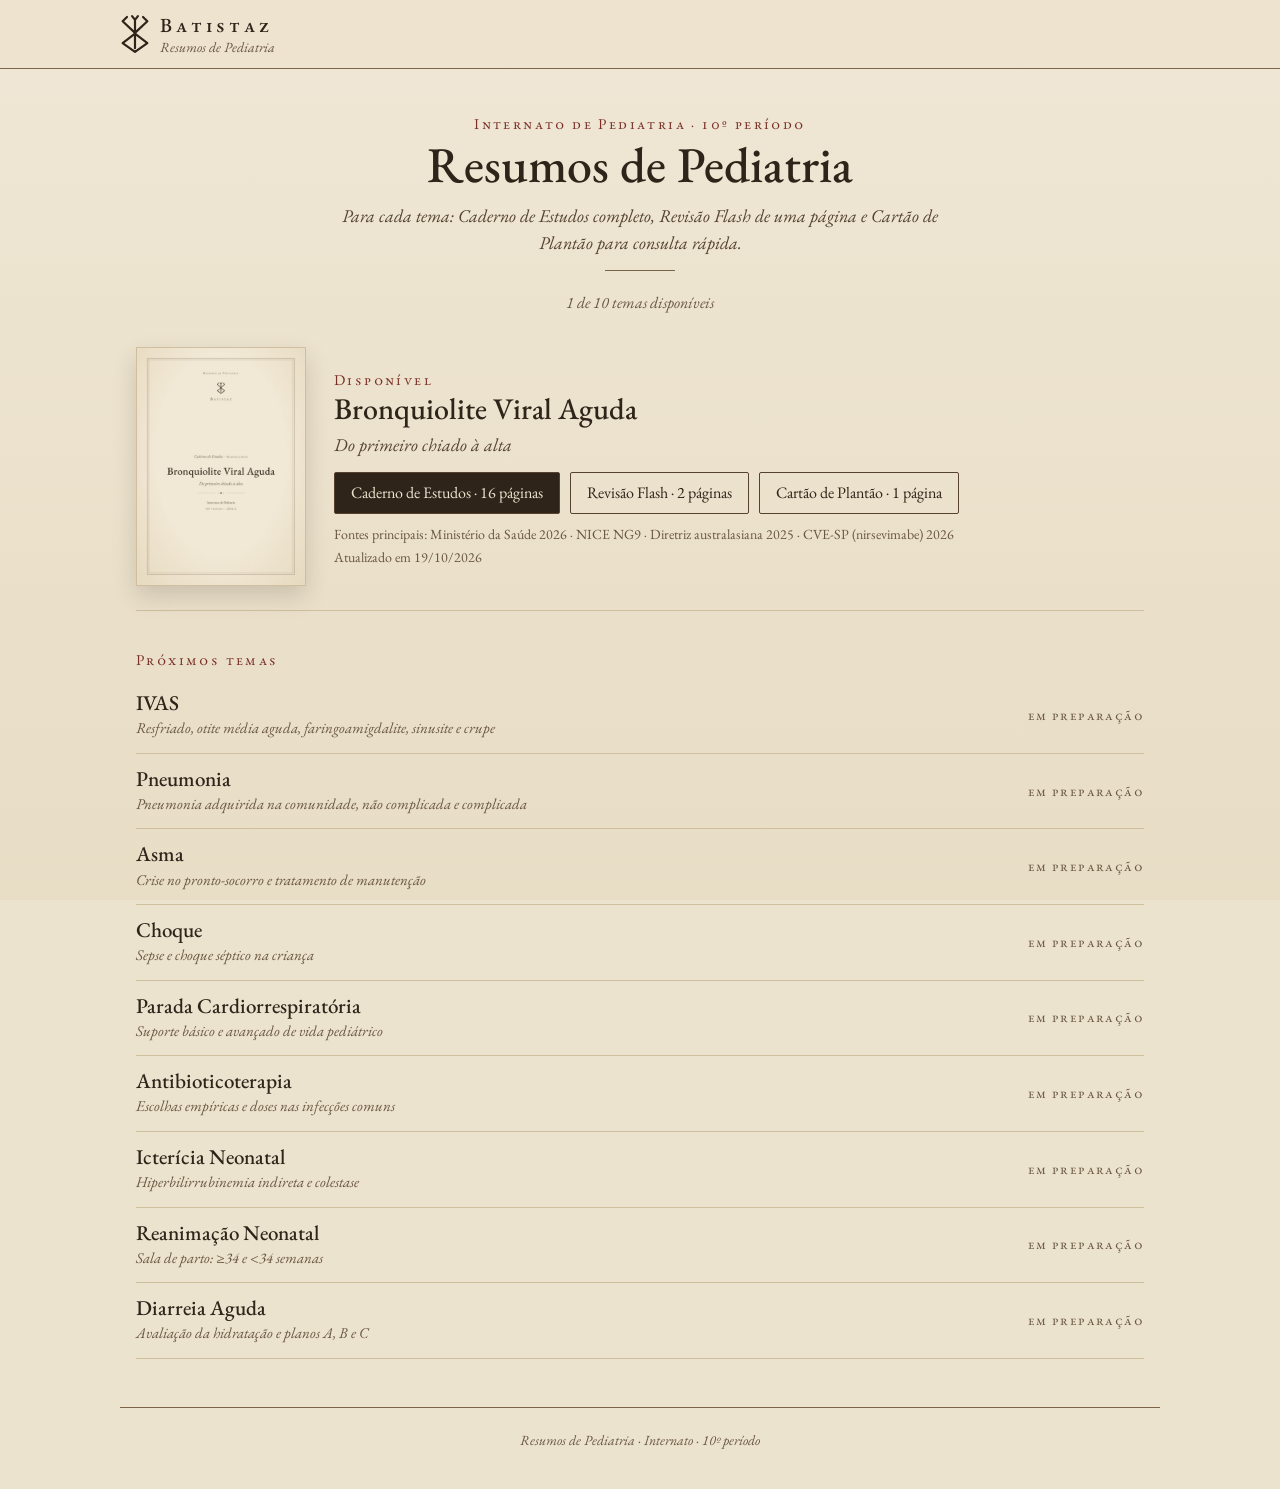
==== index.html @ b9f01ab6 "Site Resumos de Pediatria: lista dos 10 temas, bronquiolite com caderno, flash e cartão Co-Authored-" ====
<!doctype html>
<html lang="pt-BR">
<head>
<meta charset="utf-8">
<meta name="viewport" content="width=device-width, initial-scale=1">
<title>Resumos de Pediatria · Batistaz</title>
<meta name="description" content="Resumos de estudo para o internato de pediatria: caderno, revisão flash e cartão de plantão por tema.">
<link rel="icon" href="data:image/svg+xml,%3Csvg xmlns='http://www.w3.org/2000/svg' viewBox='-20 -47 40 55'%3E%3Cpath d='M0 0V-39M0 -39L-4 -44M0 -39L4 -44M0 -21L-17 -37L-11 -43M0 -21L17 -37L11 -43M0 -20L-17 -7L0 5L17 -7Z' fill='none' stroke='%233A2E22' stroke-width='3.4' stroke-linecap='round' stroke-linejoin='round'/%3E%3C/svg%3E">
<link rel="preconnect" href="https://fonts.googleapis.com">
<link href="https://fonts.googleapis.com/css2?family=EB+Garamond:ital,wght@0,400;0,500;0,600;1,400;1,500&display=swap" rel="stylesheet">
<link rel="stylesheet" href="assets/estilo.css?v=20261019a">
</head>
<body>
<header class="topo">
  <a class="marca" href="./">
    <svg viewBox="-20 -47 40 55" aria-hidden="true" fill="none" stroke="currentColor" stroke-width="3" stroke-linecap="round" stroke-linejoin="round"><path d="M0 0V-39M0 -39L-4 -44M0 -39L4 -44M0 -21L-17 -37L-11 -43M0 -21L17 -37L11 -43M0 -20L-17 -7L0 5L17 -7Z"/></svg>
    <span><b>Batistaz</b><small>Resumos de Pediatria</small></span>
  </a>
</header>

<main id="conteudo">
  <noscript><p class="carregando">Ative o JavaScript para ver a lista de resumos.</p></noscript>
</main>

<footer class="rodape">
  <p>Resumos de Pediatria · Internato · 10º período</p>
</footer>
<script src="assets/dados.js?v=20261019a"></script>
<script src="assets/app.js?v=20261019a"></script>
</body>
</html>
---- assets/estilo.css ----
/* Resumos de Pediatria · Batistaz — mesmo "livro antigo" dos PDFs e do TOCE Lab */
:root {
  --papel: #ece3cf; --tinta: #2f2419; --tinta-2: #55432f; --fraco: #6a5741;
  --filete: #7a6549; --linha: #cfbf9e; --vinho: #7a2e25; --tom: rgba(120,88,45,.08);
  --cartao: #f4eddd; --topo: rgba(236,227,207,.95);
}
* { box-sizing: border-box; }
body {
  margin: 0; color: var(--tinta); font-family: "EB Garamond", Garamond, Georgia, serif; font-size: 18px; line-height: 1.5;
  background: linear-gradient(180deg, #efe7d5 0%, #e8ddc5 100%) fixed, var(--papel);
}
a { color: var(--vinho); }
h1, h2, h3 { font-weight: 500; line-height: 1.15; margin: 0; }
.rotulo { font-variant: small-caps; letter-spacing: .16em; color: var(--vinho); font-size: 15px; }

.topo { position: sticky; top: 0; z-index: 10; display: flex; align-items: center; gap: 16px;
  padding: 10px max(16px, calc((100% - 1040px) / 2)); background: var(--topo); backdrop-filter: blur(8px); border-bottom: 1px solid var(--filete); }
.marca { display: flex; align-items: center; gap: 10px; color: var(--tinta); text-decoration: none; }
.marca svg { width: 30px; height: 40px; color: var(--tinta); }
.marca b { display: block; font-variant: small-caps; letter-spacing: .2em; font-size: 20px; font-weight: 500; }
.marca small { display: block; font-style: italic; color: var(--fraco); font-size: 14px; margin-top: -3px; }

main { max-width: 1040px; margin: 0 auto; padding: 28px 16px 48px; }
.carregando { text-align: center; color: var(--fraco); font-style: italic; }

.abertura { text-align: center; margin: 12px 0 20px; }
.abertura h1 { font-size: clamp(34px, 6vw, 50px); }
.abertura p { margin: 8px auto 0; max-width: 620px; font-style: italic; color: var(--tinta-2); }
.filete { width: 70px; margin: 14px auto 0; border-top: 1px solid var(--filete); }
.contagem-temas { text-align: center; color: var(--fraco); font-style: italic; font-size: 16px; margin: 0 0 8px; }

.botao { display: inline-flex; align-items: center; padding: 8px 16px; border: 1px solid var(--tinta-2); background: var(--tinta);
  color: var(--papel); font: inherit; font-size: 16px; text-decoration: none; border-radius: 2px; }
.botao.claro { background: transparent; color: var(--tinta); }
.botao:hover { background: var(--vinho); border-color: var(--vinho); color: var(--papel); }
.acoes { display: flex; flex-wrap: wrap; gap: 10px; align-items: center; }

.resumo-card { display: grid; grid-template-columns: 170px 1fr; gap: 28px; align-items: center; padding: 24px 0; border-bottom: 1px solid var(--linha); }
.resumo-card img { width: 100%; border: 1px solid var(--linha); box-shadow: 0 10px 22px rgba(58, 46, 34, .18); display: block; }
.resumo-card h2 { font-size: 30px; }
.resumo-card .sub { font-style: italic; color: var(--tinta-2); margin: 4px 0 14px; }
.resumo-card small { display: block; margin-top: 10px; color: var(--fraco); font-size: 14px; }
.resumo-card small + small { margin-top: 2px; }

.proximos { margin-top: 34px; }
.sessoes { list-style: none; margin: 6px 0 0; padding: 0; }
.sessao { display: grid; grid-template-columns: 1fr auto; gap: 16px; align-items: center; padding: 13px 0; border-bottom: 1px solid var(--linha); }
.sessao h3 { font-size: 21px; }
.sessao p { margin: 2px 0 0; font-size: 15px; color: var(--fraco); font-style: italic; }
.selo { font-variant: small-caps; letter-spacing: .1em; font-size: 14px; color: var(--fraco); white-space: nowrap; }

.rodape { max-width: 1040px; margin: 0 auto; padding: 18px 16px 34px; border-top: 1px solid var(--filete); text-align: center; color: var(--fraco); font-size: 14px; font-style: italic; }
.rodape p { margin: 4px 0; }

@media (max-width: 720px) {
  body { font-size: 17px; }
  .resumo-card { grid-template-columns: 1fr; gap: 16px; justify-items: start; }
  .resumo-card > a { width: 150px; }
  .resumo-card h2 { font-size: 25px; }
  .acoes .botao { width: 100%; justify-content: center; }
  .sessao { grid-template-columns: 1fr; gap: 4px; }
}
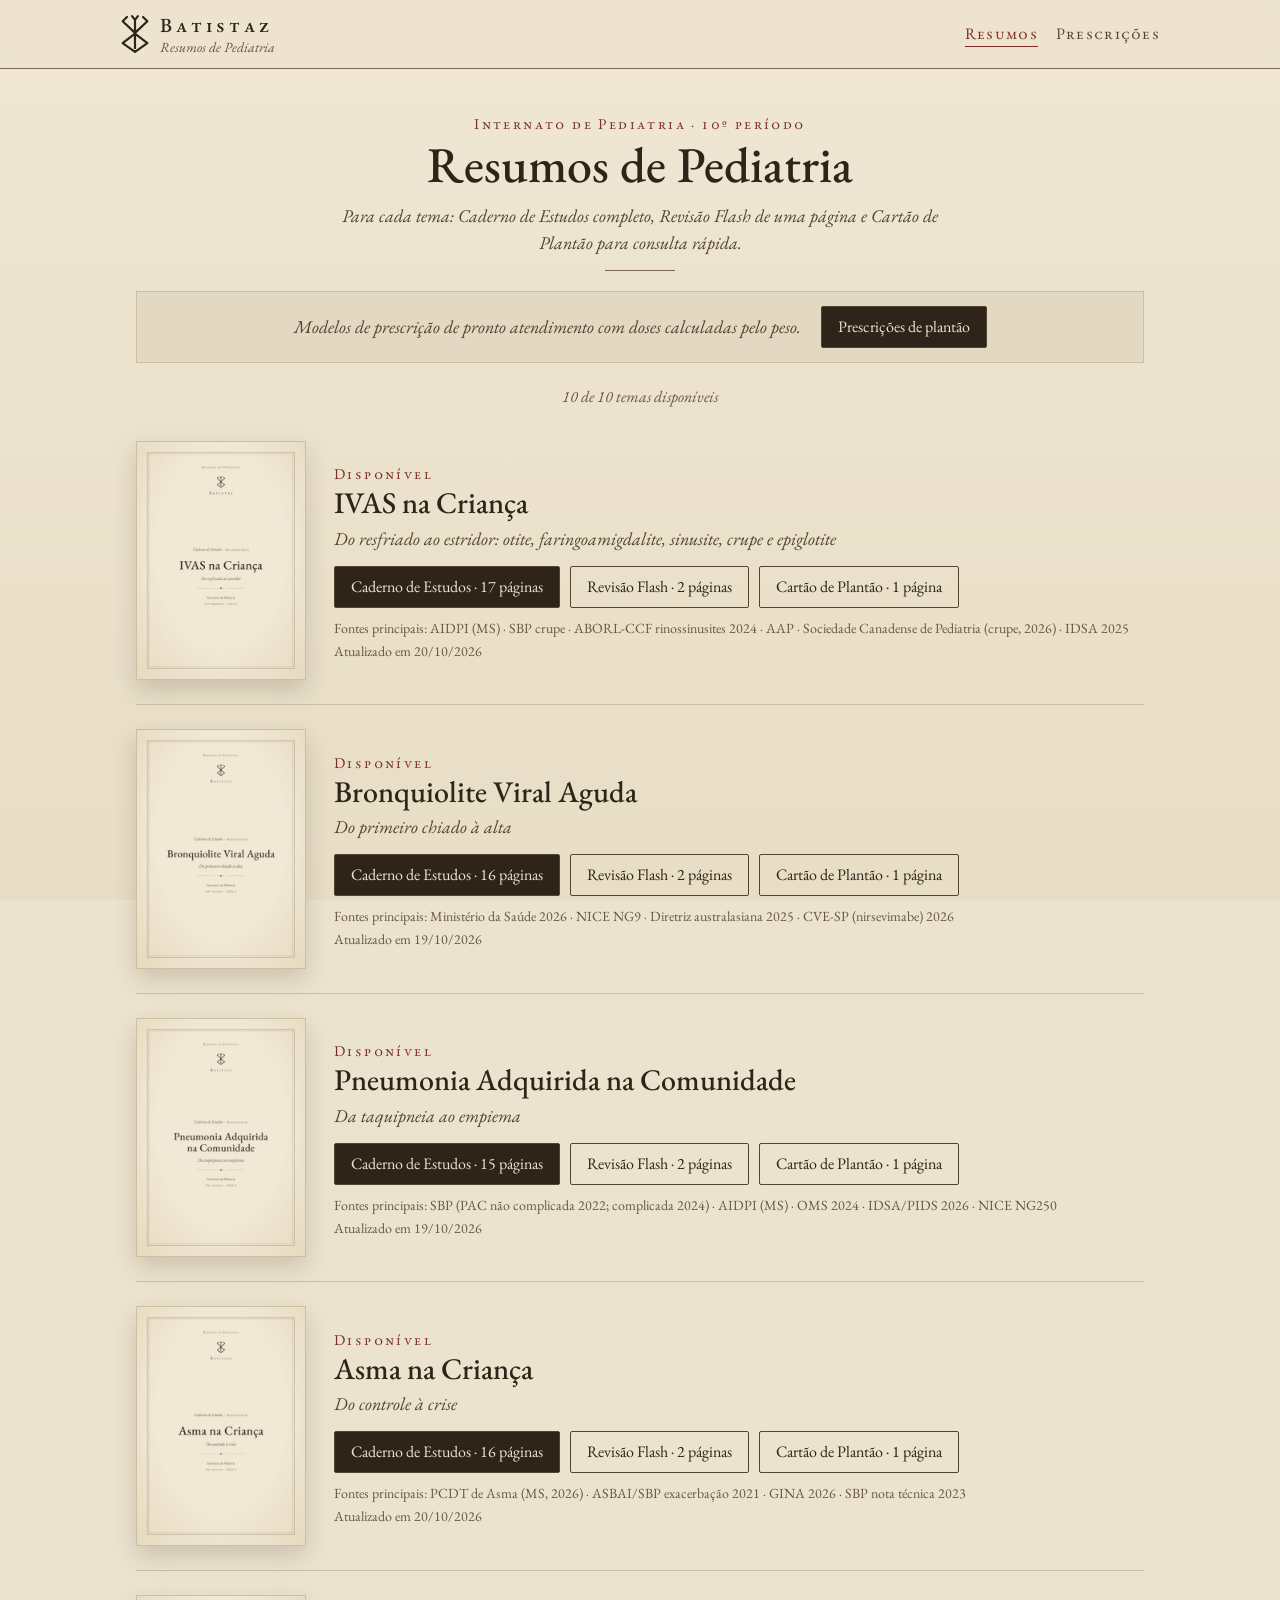
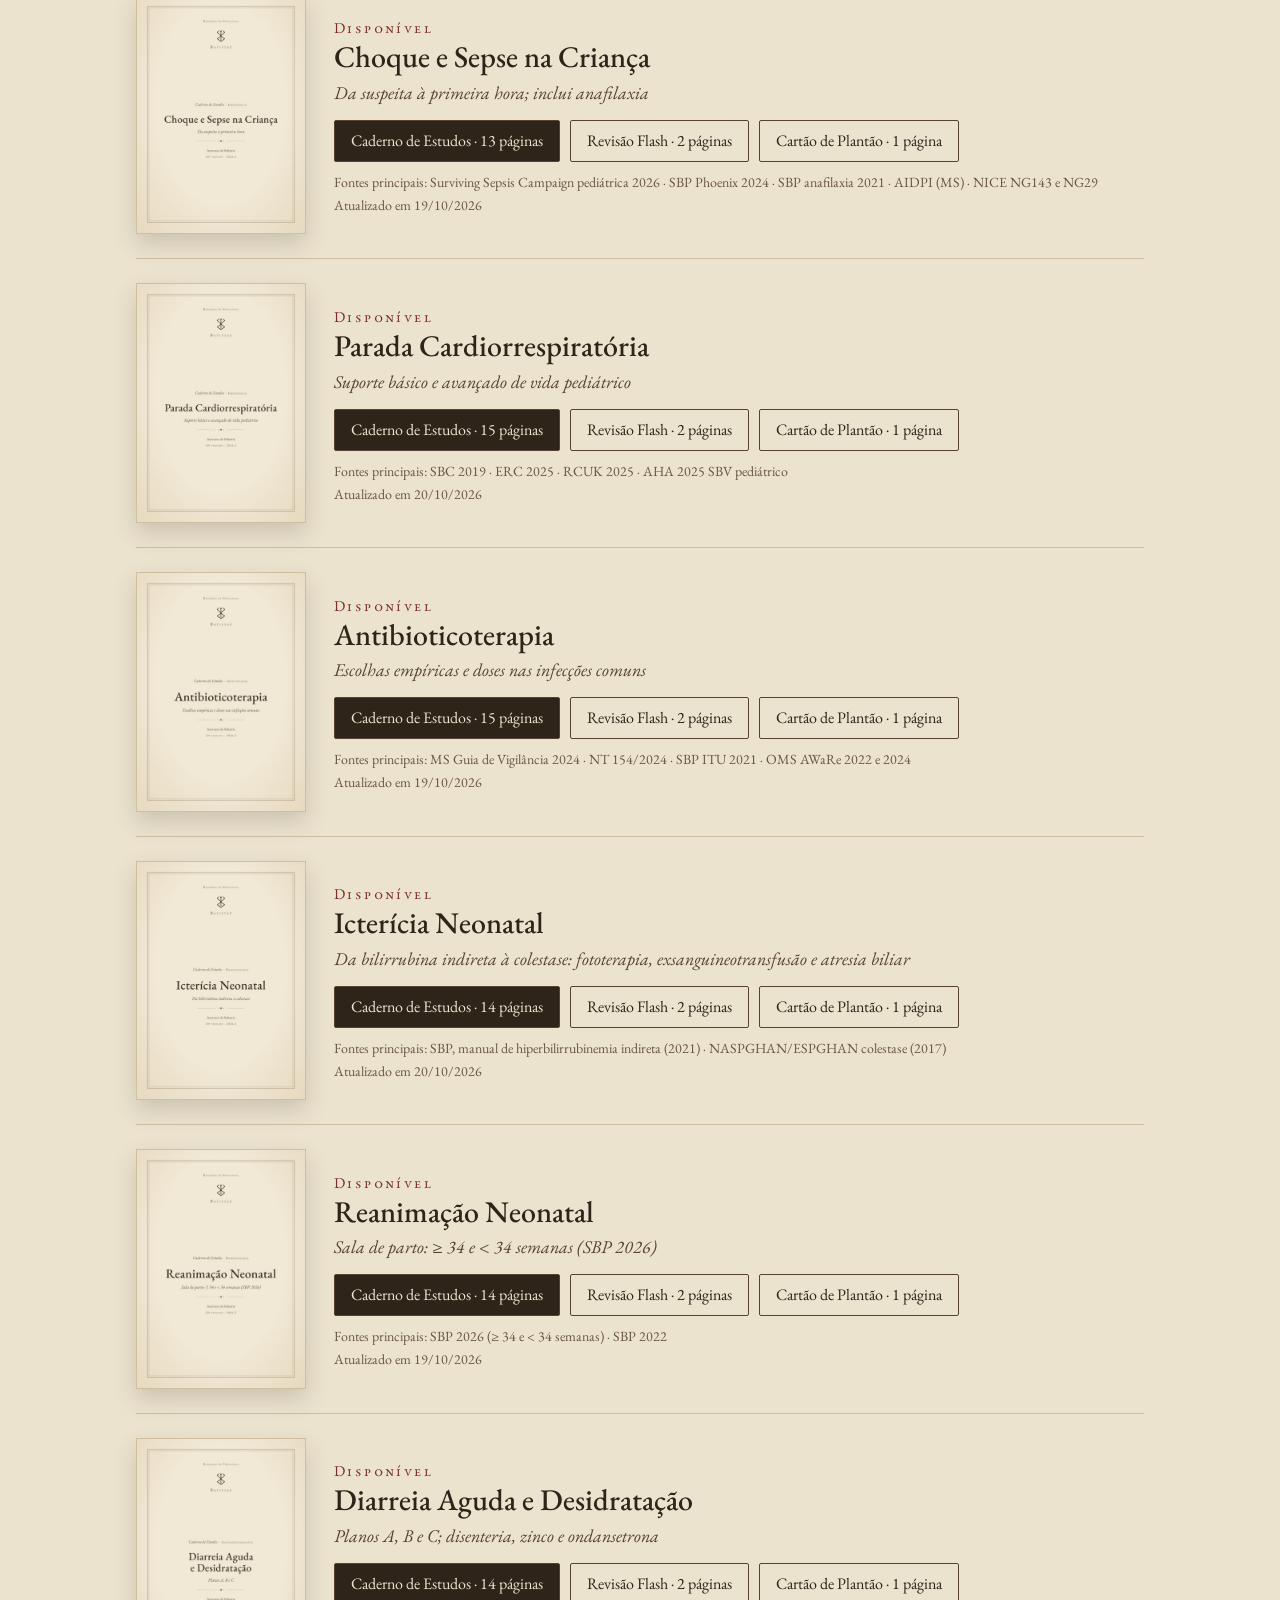
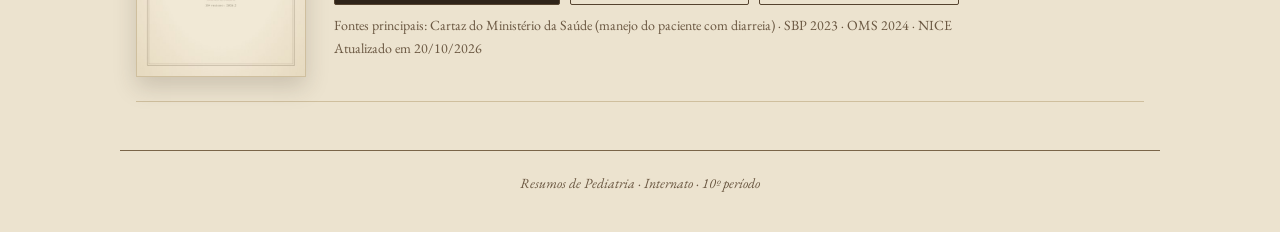
==== commit bf35d8d9: "Prescrições de plantão: calculadora por peso com doses conferidas nas fontes Página prescricoes.html" ====
--- a/index.html
+++ b/index.html
@@ -3,12 +3,14 @@
 <head>
 <meta charset="utf-8">
 <meta name="viewport" content="width=device-width, initial-scale=1">
+<meta name="color-scheme" content="only light">
+<meta name="darkreader-lock">
 <title>Resumos de Pediatria · Batistaz</title>
 <meta name="description" content="Resumos de estudo para o internato de pediatria: caderno, revisão flash e cartão de plantão por tema.">
 <link rel="icon" href="data:image/svg+xml,%3Csvg xmlns='http://www.w3.org/2000/svg' viewBox='-20 -47 40 55'%3E%3Cpath d='M0 0V-39M0 -39L-4 -44M0 -39L4 -44M0 -21L-17 -37L-11 -43M0 -21L17 -37L11 -43M0 -20L-17 -7L0 5L17 -7Z' fill='none' stroke='%233A2E22' stroke-width='3.4' stroke-linecap='round' stroke-linejoin='round'/%3E%3C/svg%3E">
 <link rel="preconnect" href="https://fonts.googleapis.com">
 <link href="https://fonts.googleapis.com/css2?family=EB+Garamond:ital,wght@0,400;0,500;0,600;1,400;1,500&display=swap" rel="stylesheet">
-<link rel="stylesheet" href="assets/estilo.css?v=20261019a">
+<link rel="stylesheet" href="assets/estilo.css?v=20261020p">
 </head>
 <body>
 <header class="topo">
@@ -16,6 +18,7 @@
     <svg viewBox="-20 -47 40 55" aria-hidden="true" fill="none" stroke="currentColor" stroke-width="3" stroke-linecap="round" stroke-linejoin="round"><path d="M0 0V-39M0 -39L-4 -44M0 -39L4 -44M0 -21L-17 -37L-11 -43M0 -21L17 -37L11 -43M0 -20L-17 -7L0 5L17 -7Z"/></svg>
     <span><b>Batistaz</b><small>Resumos de Pediatria</small></span>
   </a>
+  <nav class="nav-topo"><a href="./" aria-current="page">Resumos</a><a href="prescricoes.html">Prescrições</a></nav>
 </header>
 
 <main id="conteudo">
@@ -26,6 +29,6 @@
   <p>Resumos de Pediatria · Internato · 10º período</p>
 </footer>
 <script src="assets/dados.js?v=20261019a"></script>
-<script src="assets/app.js?v=20261019a"></script>
+<script src="assets/app.js?v=20261020p"></script>
 </body>
 </html>
--- a/assets/estilo.css
+++ b/assets/estilo.css
@@ -1,5 +1,6 @@
 /* Resumos de Pediatria · Batistaz — mesmo "livro antigo" dos PDFs e do TOCE Lab */
 :root {
+  color-scheme: only light;  /* o site é só claro: impede o modo escuro forçado do Chrome de clarear o texto sobre o papel */
   --papel: #ece3cf; --tinta: #2f2419; --tinta-2: #55432f; --fraco: #6a5741;
   --filete: #7a6549; --linha: #cfbf9e; --vinho: #7a2e25; --tom: rgba(120,88,45,.08);
   --cartao: #f4eddd; --topo: rgba(236,227,207,.95);
@@ -60,3 +61,66 @@
   .acoes .botao { width: 100%; justify-content: center; }
   .sessao { grid-template-columns: 1fr; gap: 4px; }
 }
+
+/* ===== Navegação e prescrições de plantão ===== */
+.nav-topo { margin-left: auto; display: flex; gap: 18px; font-size: 16px; }
+.nav-topo a { color: var(--tinta-2); text-decoration: none; font-variant: small-caps; letter-spacing: .08em; }
+.nav-topo a[aria-current="page"], .nav-topo a:hover { color: var(--vinho); border-bottom: 1px solid var(--vinho); }
+.chamada-presc { display: flex; flex-wrap: wrap; gap: 12px 20px; align-items: center; justify-content: center; margin: 0 0 22px;
+  padding: 14px 18px; border: 1px solid var(--linha); background: var(--tom); }
+.chamada-presc p { margin: 0; font-style: italic; color: var(--tinta-2); }
+
+.aviso-presc { border-left: 3px solid var(--vinho); background: var(--tom); padding: 10px 14px; font-size: 16px; margin: 0 0 18px; }
+.dados-crianca { position: sticky; top: 61px; z-index: 5; display: flex; flex-wrap: wrap; gap: 10px 16px; align-items: flex-end;
+  padding: 12px 0; background: var(--topo); backdrop-filter: blur(8px); border-bottom: 1px solid var(--linha); margin-bottom: 8px; }
+.dados-crianca label { display: flex; flex-direction: column; font-size: 14px; color: var(--fraco); font-variant: small-caps; letter-spacing: .06em; }
+.dados-crianca input { font: inherit; font-size: 18px; width: 110px; padding: 6px 8px; border: 1px solid var(--filete); background: var(--cartao);
+  color: var(--tinta); border-radius: 2px; font-variant: normal; letter-spacing: 0; }
+.dados-crianca .busca { flex: 1; min-width: 180px; }
+.dados-crianca .busca input { width: 100%; }
+
+.grupo { font-size: 22px; margin: 22px 0 6px; color: var(--vinho); font-variant: small-caps; letter-spacing: .08em; }
+.presc { border-bottom: 1px solid var(--linha); }
+.presc-titulo { width: 100%; display: flex; justify-content: space-between; align-items: center; gap: 12px; padding: 12px 2px;
+  background: none; border: 0; font: inherit; font-size: 20px; color: var(--tinta); text-align: left; cursor: pointer; }
+.presc-titulo:hover { color: var(--vinho); }
+.presc-titulo .seta { font-size: 24px; color: var(--fraco); }
+.presc-corpo { padding: 0 2px 18px; }
+.notas { margin: 0 0 12px; padding-left: 20px; font-size: 16px; color: var(--tinta-2); }
+.notas li { margin: 3px 0; }
+.f { font-variant: small-caps; color: var(--fraco); font-size: .9em; letter-spacing: .04em; }
+
+.bloco { border: 1px solid var(--linha); background: var(--cartao); margin: 0 0 12px; padding: 6px 12px 10px; }
+.bloco legend { padding: 0 6px; font-variant: small-caps; letter-spacing: .06em; color: var(--tinta-2); font-size: 15px; }
+.presc-item { display: grid; grid-template-columns: 22px 1fr; gap: 8px; padding: 8px 0; border-top: 1px dotted var(--linha); cursor: pointer; }
+.presc-item:first-of-type { border-top: 0; }
+.presc-item input { margin-top: 6px; accent-color: var(--vinho); }
+.presc-item .corpo { display: flex; flex-direction: column; gap: 2px; }
+.presc-item small { font-size: 14px; color: var(--fraco); }
+.presc-item .calc { font-family: ui-monospace, Consolas, monospace; font-size: 14.5px; color: var(--tinta); background: rgba(255,255,255,.45); padding: 3px 6px; }
+.presc-item .calc.vazio { font-family: inherit; font-style: italic; color: var(--fraco); background: none; padding: 0; }
+.presc-item .aviso { color: var(--vinho); }
+.presc-item .nota { line-height: 1.35; }
+.presc-item.bloqueado { opacity: .6; cursor: default; }
+.presc-item .ap { display: flex; flex-wrap: wrap; gap: 6px; margin: 2px 0; }
+.presc-item select, .presc-item .ap input { font: inherit; font-size: 15px; padding: 2px 6px; border: 1px solid var(--filete); background: var(--papel); color: var(--tinta); }
+.presc-item .ap input { width: 100px; }
+
+.saida { margin-top: 6px; }
+.saida pre, .modelo pre { white-space: pre-wrap; font-family: ui-monospace, Consolas, monospace; font-size: 14px; background: #fbf7ee;
+  border: 1px solid var(--linha); padding: 10px 12px; margin: 0 0 10px; overflow-x: auto; }
+.secao-presc { margin-top: 36px; }
+.secao-presc h2 { font-size: 26px; margin: 4px 0 10px; }
+.modelo { border-bottom: 1px solid var(--linha); padding: 8px 0; }
+.modelo summary { cursor: pointer; font-size: 19px; }
+.modelo pre { margin-top: 8px; }
+.fontes-presc { font-size: 15px; color: var(--tinta-2); padding-left: 18px; }
+.obs-presc { font-size: 15px; font-style: italic; color: var(--fraco); }
+.vazio { font-style: italic; color: var(--fraco); }
+
+@media (max-width: 720px) {
+  .nav-topo { gap: 12px; font-size: 15px; }
+  .dados-crianca { top: 61px; }
+  .dados-crianca input { width: 90px; }
+  .presc-titulo { font-size: 18px; }
+}
